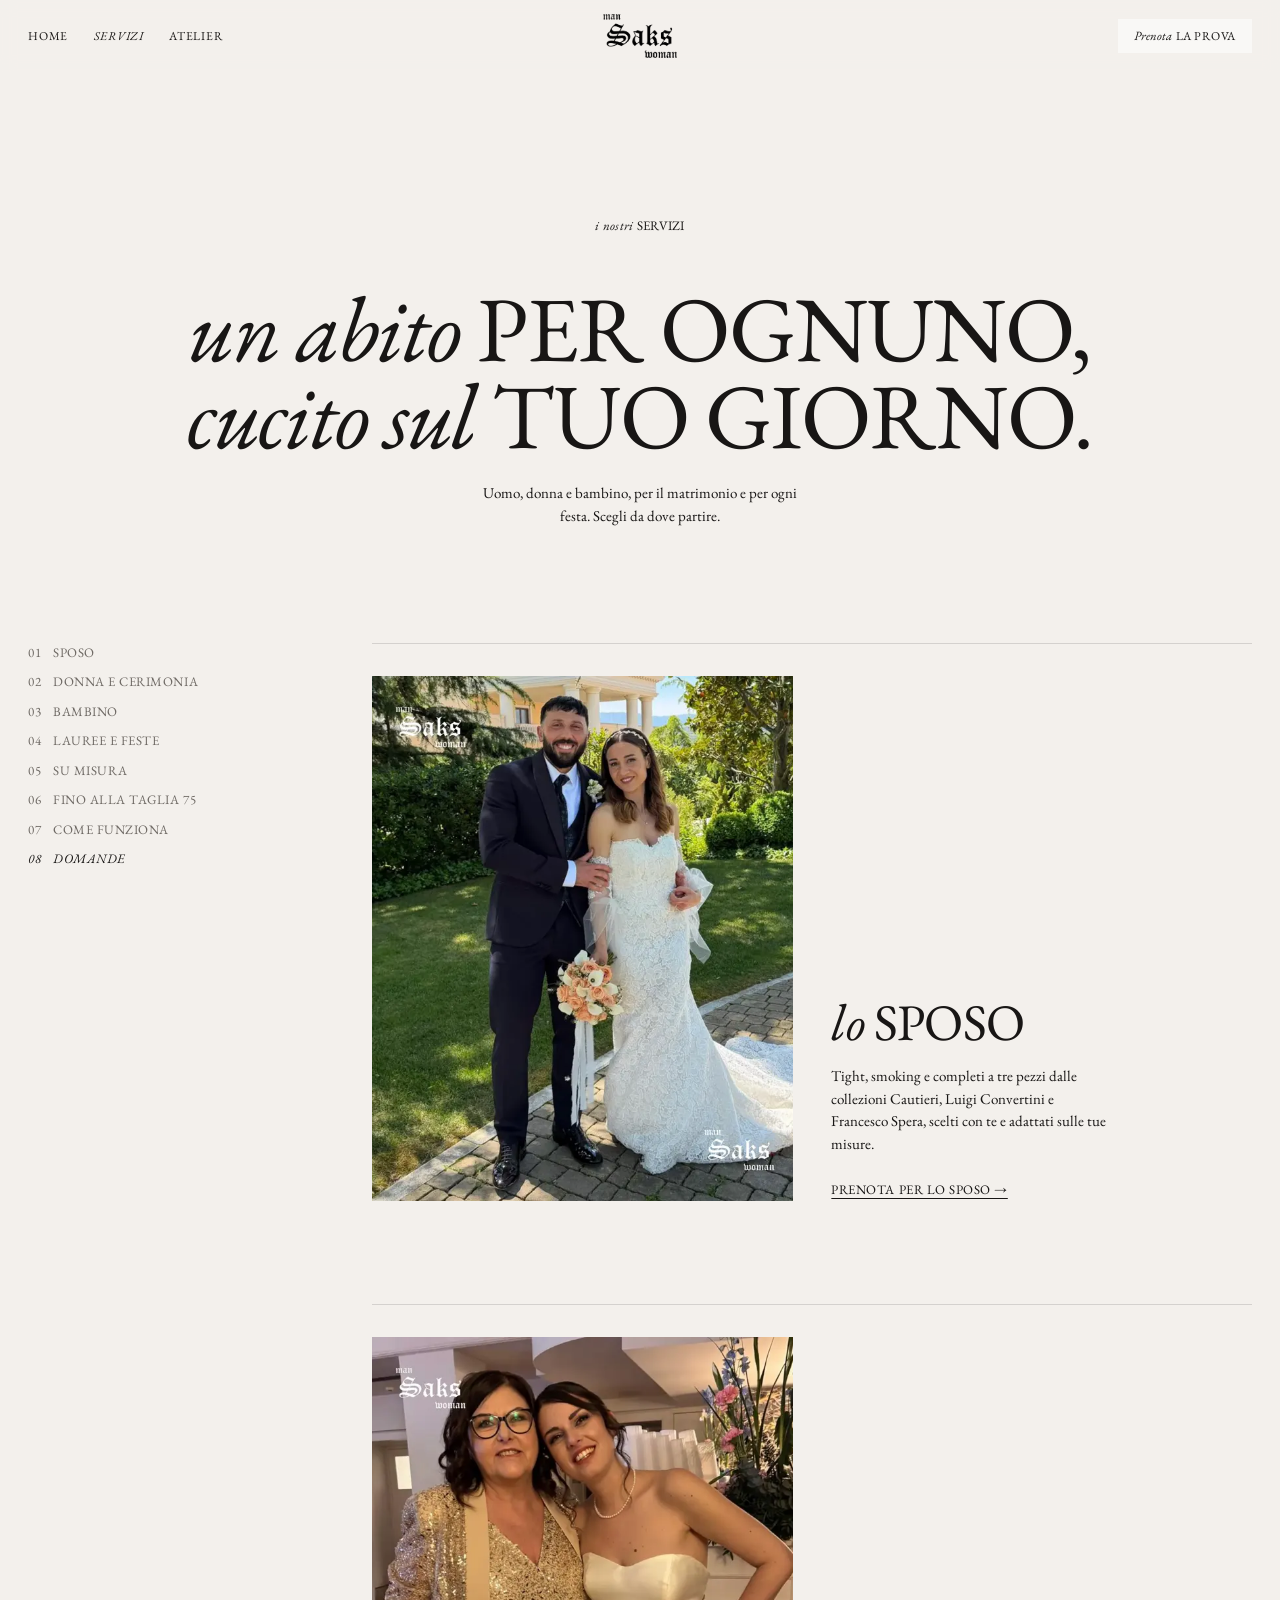
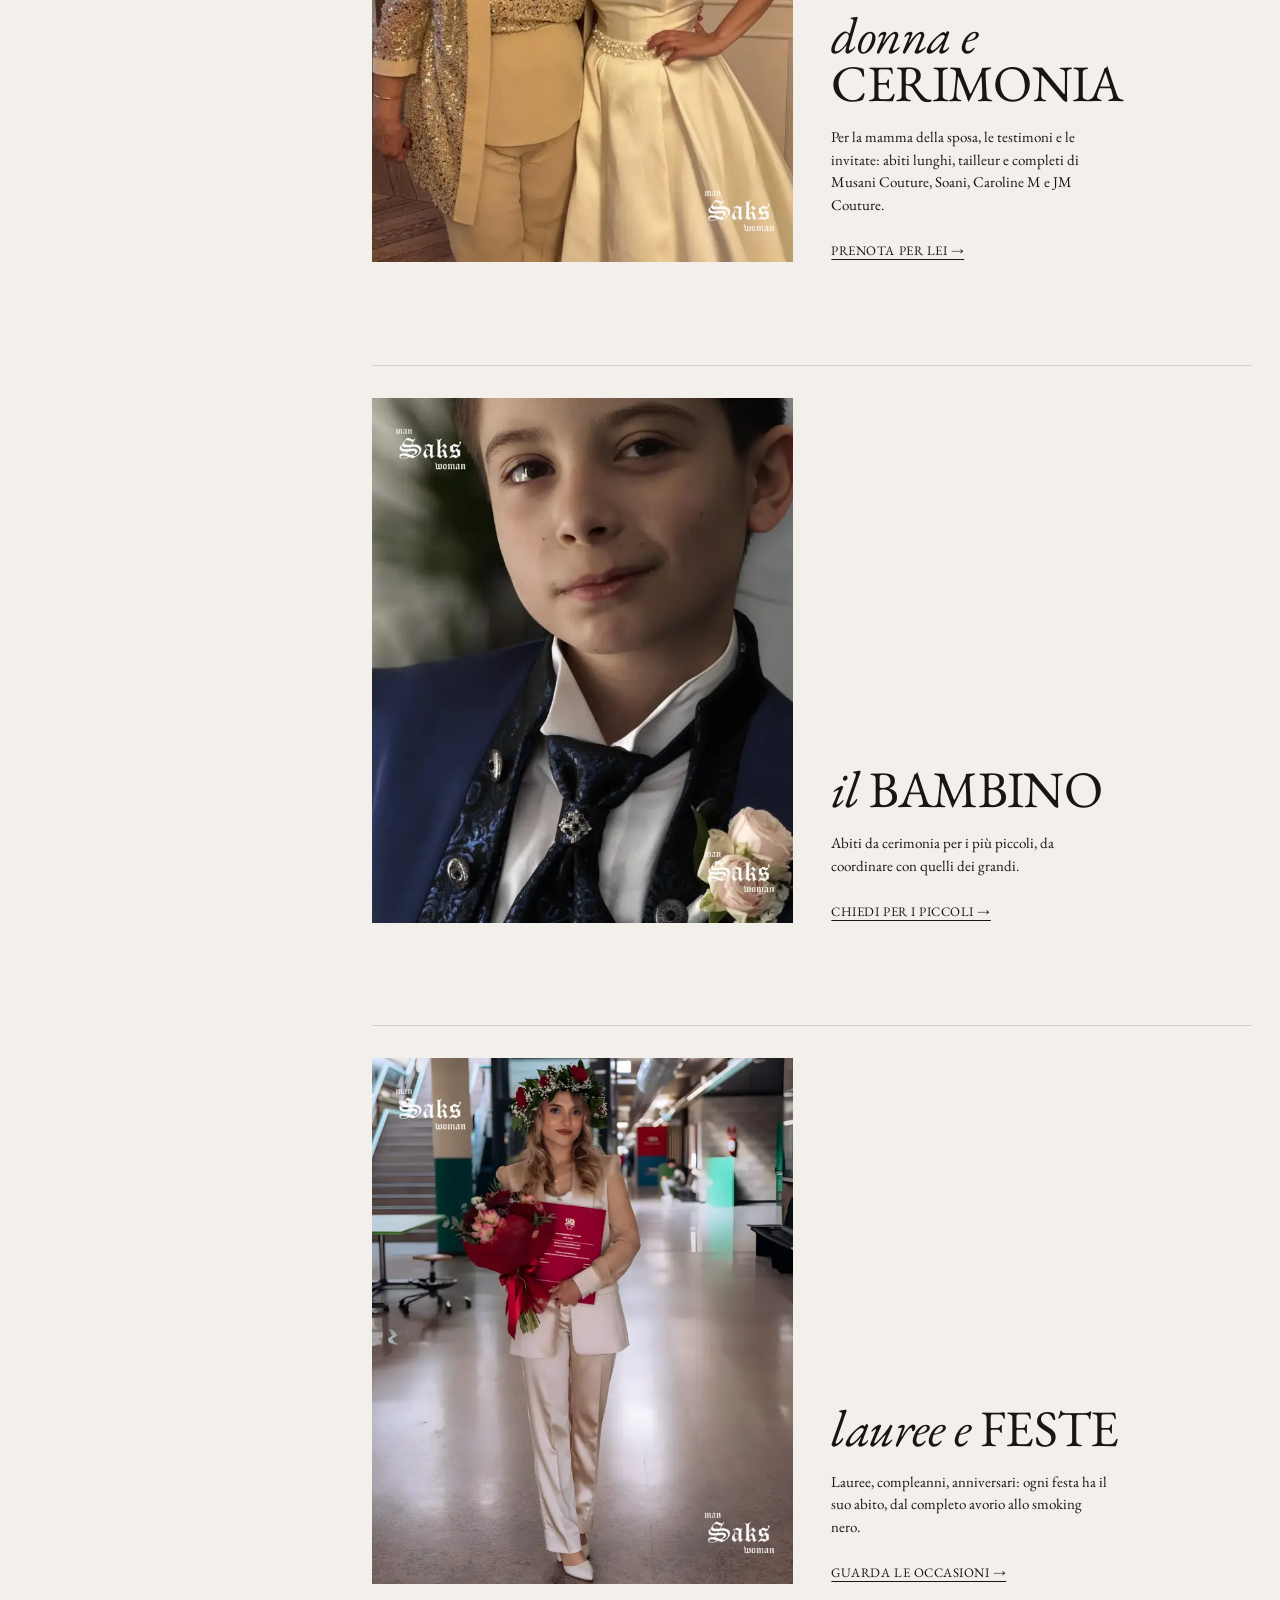
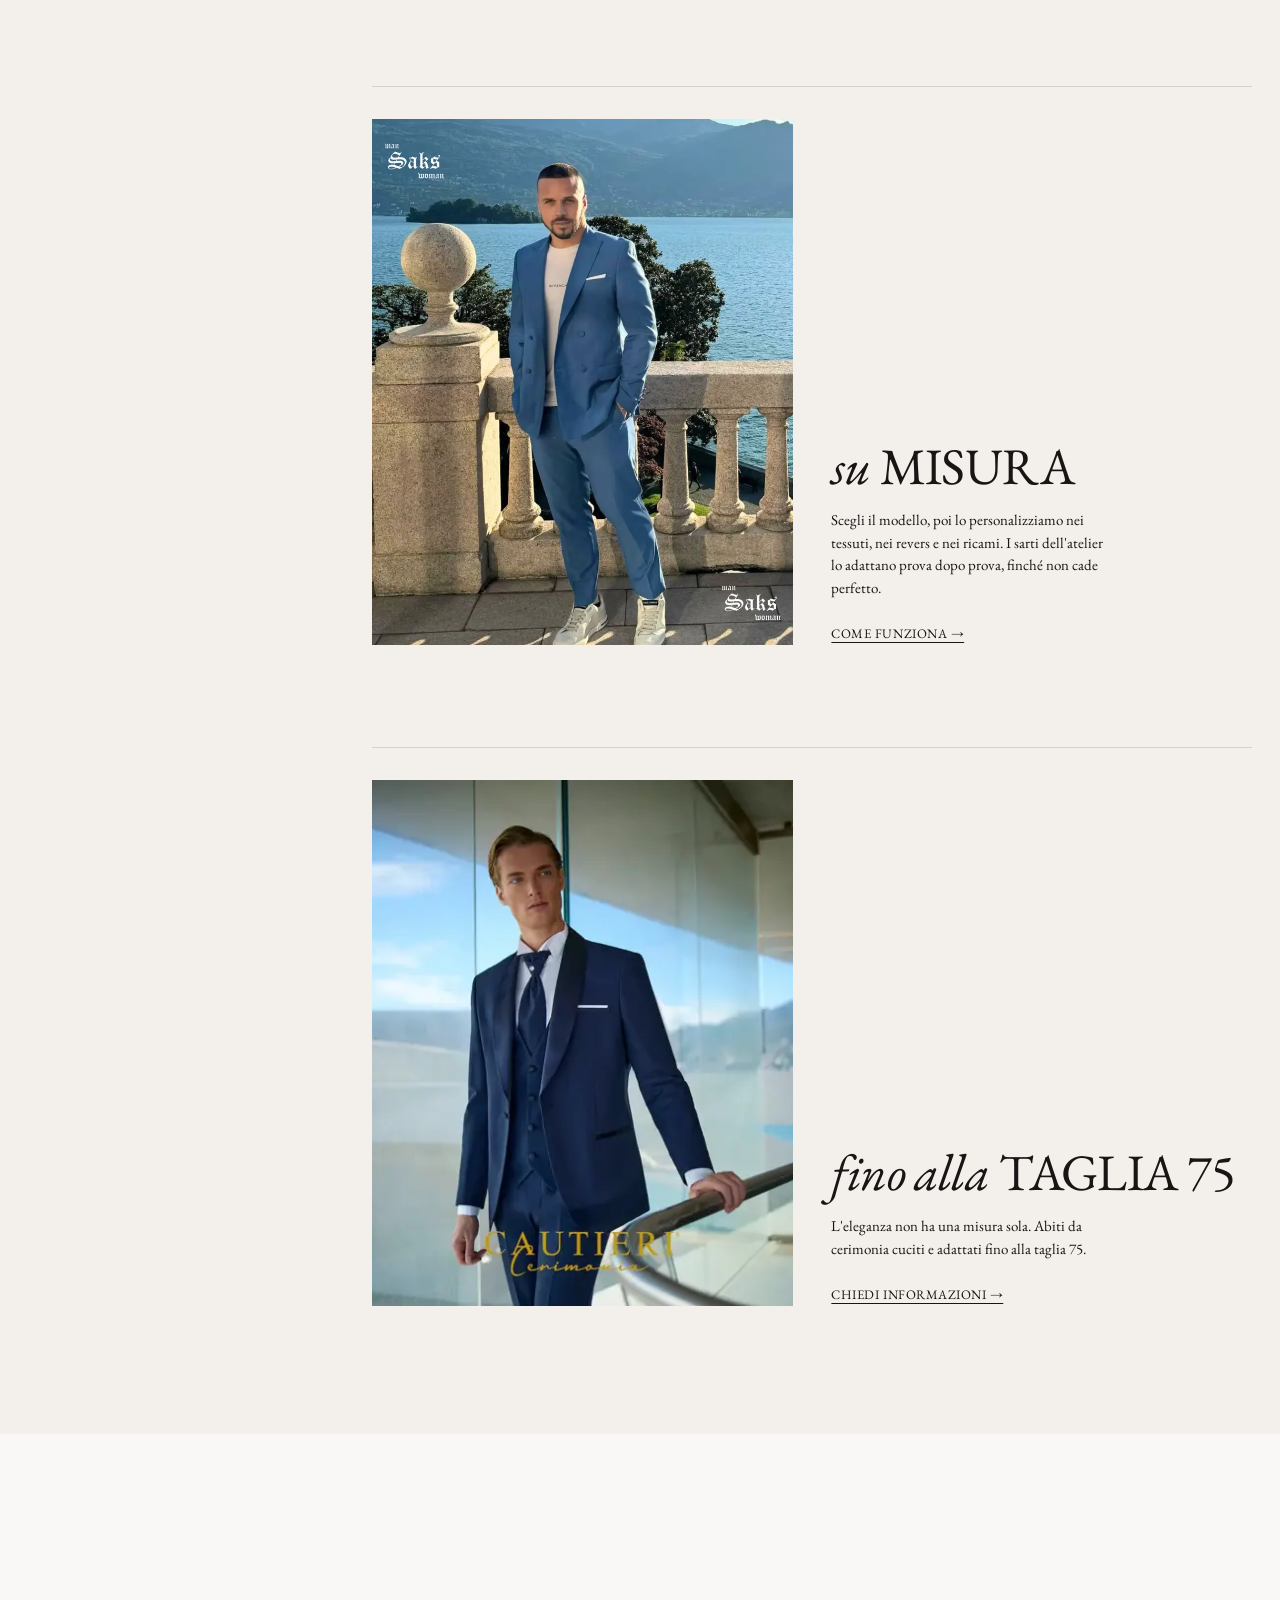
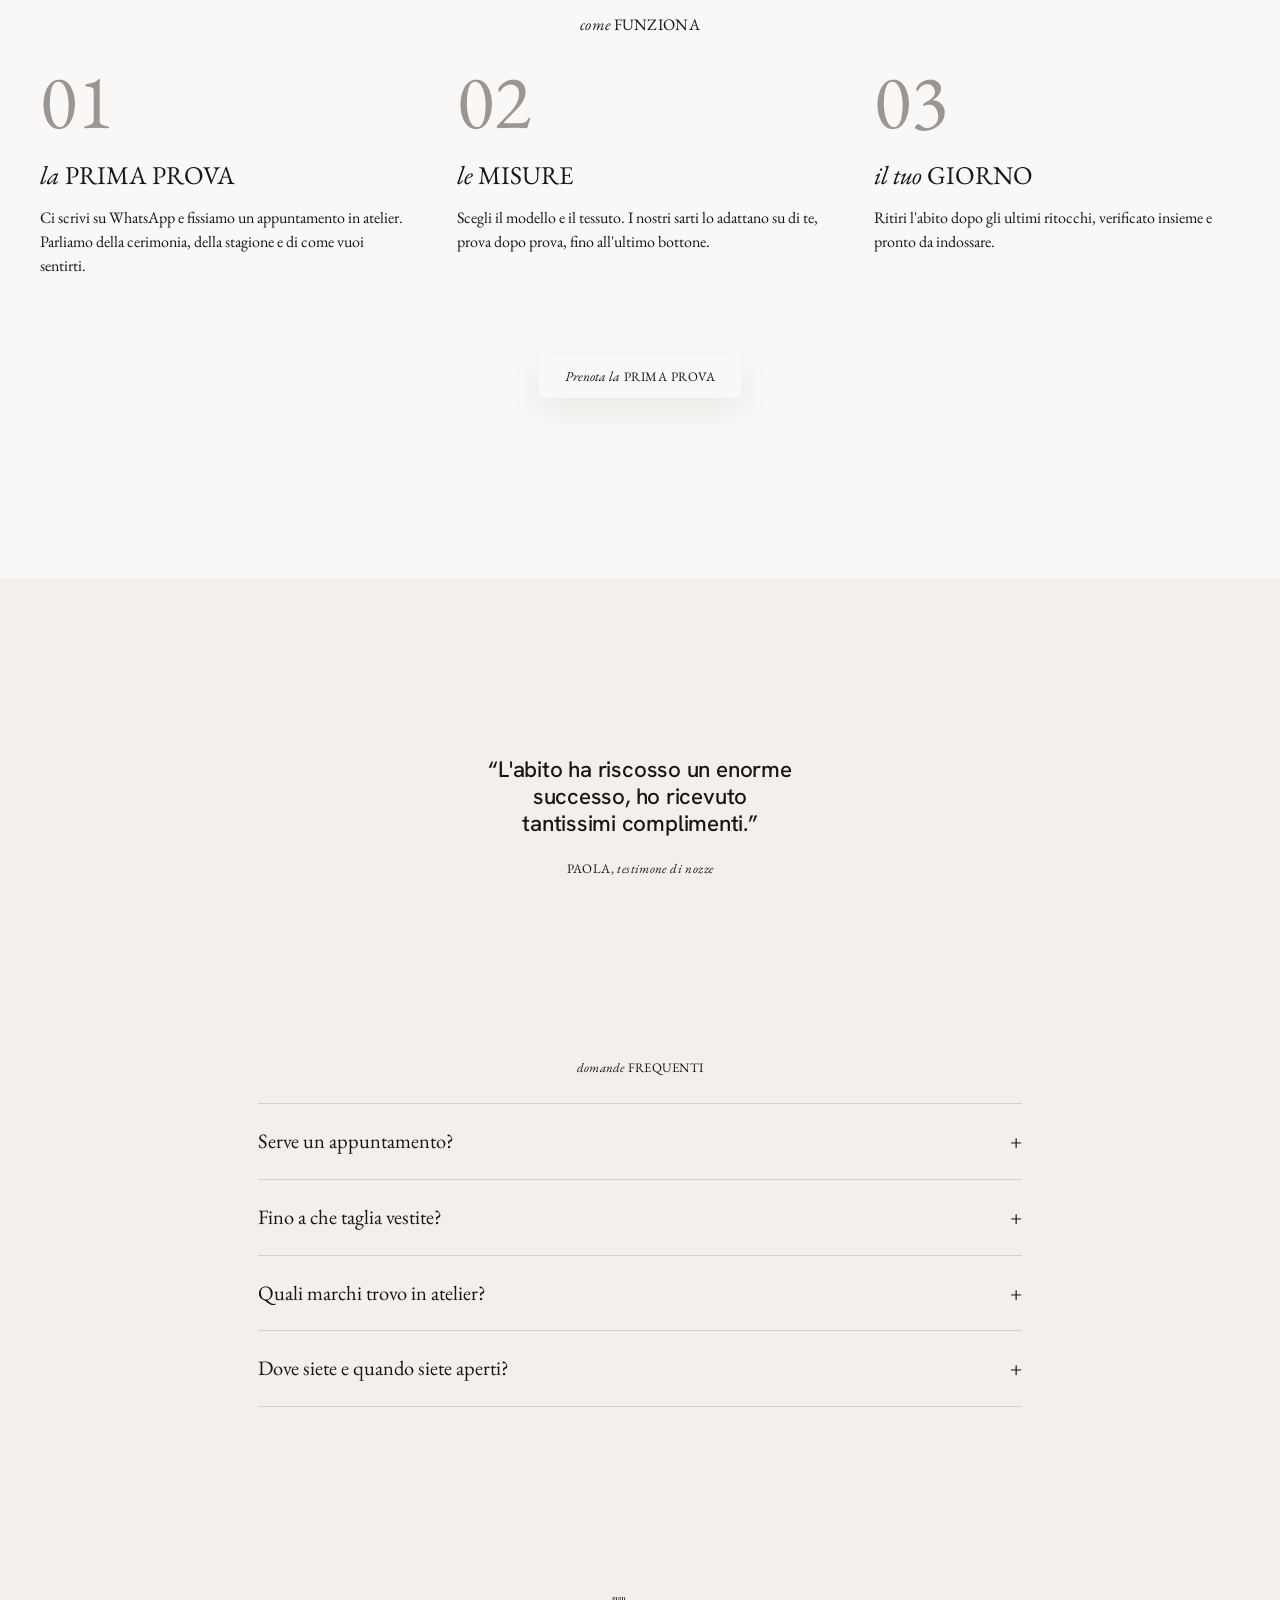
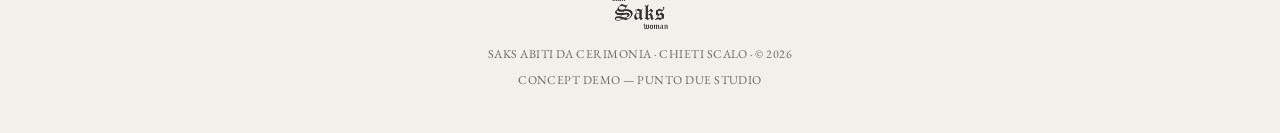
==== servizi.html @ cc068163 "Pagina Servizi con indice, percorso in 3 passi e FAQ; link Servizi nel menu; deep link alle sezioni " ====
<!doctype html>
<html lang="it">
<head>
  <meta charset="utf-8">
  <meta name="viewport" content="width=device-width, initial-scale=1">
  <title>Servizi — Saks Cerimonia, Chieti Scalo</title>
  <meta name="description" content="Abiti da sposo, donna e bambino, personalizzazione su misura e taglie fino alla 75: i servizi dell'atelier Saks Abiti da Cerimonia a Chieti Scalo.">
  <meta name="theme-color" content="#F3F0EC">
  <link rel="preconnect" href="https://fonts.googleapis.com">
  <link rel="preconnect" href="https://fonts.gstatic.com" crossorigin>
  <link href="https://fonts.googleapis.com/css2?family=EB+Garamond:ital,wght@0,400;0,500;1,400&family=Hanken+Grotesk:wght@400;500&display=swap" rel="stylesheet">
  <link rel="stylesheet" href="style.css">
</head>
<body>
  <a class="skip" href="#main">Vai al contenuto</a>

  <header class="nav nav--solid">
    <nav class="nav__links" aria-label="Principale">
      <a href="index.html" class="nav__keep">Home</a>
      <a href="servizi.html" aria-current="page">Servizi</a>
      <a href="index.html#atelier">Atelier</a>
    </nav>
    <a href="index.html" class="nav__logo" aria-label="Saks Cerimonia, home">
      <img src="assets/img/logo-white.png" alt="Saks — man woman" width="96" height="56">
    </a>
    <a class="btn btn--sm" href="https://wa.me/390871562682?text=Ciao%20Saks%2C%20vorrei%20prenotare%20una%20prova" target="_blank" rel="noopener"><em>Prenota</em> la prova</a>
  </header>

  <main id="main">
    <header class="srv-hero">
      <p class="eyebrow"><em>i nostri</em> servizi</p>
      <h1 class="display"><em>un abito</em> per ognuno,<br><em>cucito sul</em> tuo giorno.</h1>
      <p class="body">Uomo, donna e bambino, per il matrimonio e per ogni festa. Scegli da dove partire.</p>
    </header>

    <div class="srv">
      <nav class="srv__index" aria-label="Indice della pagina">
        <ol>
          <li><a href="#sposo">Sposo</a></li>
          <li><a href="#donna">Donna e cerimonia</a></li>
          <li><a href="#bambino">Bambino</a></li>
          <li><a href="#feste">Lauree e feste</a></li>
          <li><a href="#su-misura">Su misura</a></li>
          <li><a href="#taglie">Fino alla taglia 75</a></li>
          <li><a href="#come">Come funziona</a></li>
          <li><a href="#domande">Domande</a></li>
        </ol>
      </nav>

      <div class="srv__list">
        <article class="srv-item" id="sposo">
          <figure><img src="assets/img/sposo-cautieri-800.webp" alt="Sposo in abito Cautieri" loading="lazy" decoding="async"></figure>
          <div>
            <h2><em>lo</em> sposo</h2>
            <p>Tight, smoking e completi a tre pezzi dalle collezioni Cautieri, Luigi Convertini e Francesco Spera, scelti con te e adattati sulle tue misure.</p>
            <a href="https://wa.me/390871562682?text=Ciao%20Saks%2C%20vorrei%20prenotare%20una%20prova%20per%20l'abito%20da%20sposo" target="_blank" rel="noopener">Prenota per lo sposo →</a>
          </div>
        </article>
        <article class="srv-item" id="donna">
          <figure><img src="assets/img/mamma-musani-800.webp" alt="Mamma della sposa in Musani Couture" loading="lazy" decoding="async"></figure>
          <div>
            <h2><em>donna e</em> cerimonia</h2>
            <p>Per la mamma della sposa, le testimoni e le invitate: abiti lunghi, tailleur e completi di Musani Couture, Soani, Caroline M e JM Couture.</p>
            <a href="https://wa.me/390871562682?text=Ciao%20Saks%2C%20vorrei%20prenotare%20una%20prova%20per%20un%20abito%20da%20cerimonia%20donna" target="_blank" rel="noopener">Prenota per lei →</a>
          </div>
        </article>
        <article class="srv-item" id="bambino">
          <figure><img src="assets/img/bambino-800.webp" alt="Bambino in abito da cerimonia" loading="lazy" decoding="async"></figure>
          <div>
            <h2><em>il</em> bambino</h2>
            <p>Abiti da cerimonia per i più piccoli, da coordinare con quelli dei grandi.</p>
            <a href="https://wa.me/390871562682?text=Ciao%20Saks%2C%20vorrei%20informazioni%20sugli%20abiti%20da%20cerimonia%20bambino" target="_blank" rel="noopener">Chiedi per i piccoli →</a>
          </div>
        </article>
        <article class="srv-item" id="feste">
          <figure><img src="assets/img/laurea-800.webp" alt="Neolaureata in completo avorio" loading="lazy" decoding="async"></figure>
          <div>
            <h2><em>lauree e</em> feste</h2>
            <p>Lauree, compleanni, anniversari: ogni festa ha il suo abito, dal completo avorio allo smoking nero.</p>
            <a href="index.html#occasioni">Guarda le occasioni →</a>
          </div>
        </article>
        <article class="srv-item" id="su-misura">
          <figure><img src="assets/img/doppiopetto-800.webp" alt="Doppio petto azzurro cucito su misura" loading="lazy" decoding="async"></figure>
          <div>
            <h2><em>su</em> misura</h2>
            <p>Scegli il modello, poi lo personalizziamo nei tessuti, nei revers e nei ricami. I sarti dell'atelier lo adattano prova dopo prova, finché non cade perfetto.</p>
            <a href="#come">Come funziona →</a>
          </div>
        </article>
        <article class="srv-item" id="taglie">
          <figure><img src="assets/img/cautieri-7-800.webp" alt="Abito Cautieri blu notte con gilet" loading="lazy" decoding="async"></figure>
          <div>
            <h2><em>fino alla</em> taglia 75</h2>
            <p>L'eleganza non ha una misura sola. Abiti da cerimonia cuciti e adattati fino alla taglia 75.</p>
            <a href="https://wa.me/390871562682?text=Ciao%20Saks%2C%20vorrei%20informazioni%20sulle%20taglie%20comode" target="_blank" rel="noopener">Chiedi informazioni →</a>
          </div>
        </article>
      </div>
    </div>

    <section class="steps" id="come">
      <p class="eyebrow"><em>come</em> funziona</p>
      <ol>
        <li><span>01</span><h3><em>la</em> prima prova</h3><p>Ci scrivi su WhatsApp e fissiamo un appuntamento in atelier. Parliamo della cerimonia, della stagione e di come vuoi sentirti.</p></li>
        <li><span>02</span><h3><em>le</em> misure</h3><p>Scegli il modello e il tessuto. I nostri sarti lo adattano su di te, prova dopo prova, fino all'ultimo bottone.</p></li>
        <li><span>03</span><h3><em>il tuo</em> giorno</h3><p>Ritiri l'abito dopo gli ultimi ritocchi, verificato insieme e pronto da indossare.</p></li>
      </ol>
      <a class="btn" href="https://wa.me/390871562682?text=Ciao%20Saks%2C%20vorrei%20prenotare%20una%20prova" target="_blank" rel="noopener"><em>Prenota la</em> prima prova</a>
    </section>

    <blockquote class="srv-quote">
      <p class="lead">“L'abito ha riscosso un enorme successo, ho ricevuto tantissimi complimenti.”</p>
      <cite>Paola, <em>testimone di nozze</em></cite>
    </blockquote>

    <section class="faq" id="domande">
      <p class="eyebrow"><em>domande</em> frequenti</p>
      <details><summary>Serve un appuntamento?</summary><p>Sì, è consigliato: scrivici su WhatsApp al 0871 562682 e ti riserviamo il tempo per la prova.</p></details>
      <details><summary>Fino a che taglia vestite?</summary><p>Abiti da cerimonia fino alla taglia 75, adattati dai nostri sarti.</p></details>
      <details><summary>Quali marchi trovo in atelier?</summary><p>Tra gli altri Cautieri, Musani Couture, Luigi Convertini, Francesco Spera, Tiber, Impero, San Germano, Caroline M, La Martina, Gavioli, Soani, JM Couture, Luigi Auletta e Papillon.</p></details>
      <details><summary>Dove siete e quando siete aperti?</summary><p>Via Torquato Scaraviglia 16, Chieti Scalo. Lunedì 16:00–20:00, martedì–sabato 9:30–13:00 e 16:00–20:00, domenica chiuso.</p></details>
    </section>
  </main>

  <footer class="footer">
    <img src="assets/img/logo-white.png" alt="Saks" width="72" height="42" loading="lazy">
    <p>Saks Abiti da Cerimonia · Chieti Scalo · © 2026</p>
    <p>Concept demo — Punto Due Studio</p>
  </footer>

  <script>
    // underline the index entry for the section in view
    const links = [...document.querySelectorAll('.srv__index a')];
    const io = new IntersectionObserver((entries) => entries.forEach((e) => {
      if (e.isIntersecting) links.forEach((a) => a.classList.toggle('on', a.hash === '#' + e.target.id));
    }), { rootMargin: '-45% 0px -50% 0px' });
    links.forEach((a) => io.observe(document.querySelector(a.hash)));
  </script>
</body>
</html>
---- style.css ----
/* Saks Cerimonia — editorial, Vero-inspired: paper, ink, big caps serif with italic whispers */
:root {
  --bg: #F3F0EC;
  --paper: #F9F8F6;
  --ink: #181615;
  --mute: #6E6964;
  --line: rgba(24, 22, 21, .14);
  --stone: #9B9692;
  --serif: 'EB Garamond', Georgia, 'Times New Roman', serif;
  --sans: 'Hanken Grotesk', 'Helvetica Neue', Arial, sans-serif;
  --gut: clamp(16px, 2.2vw, 32px);
  --ease: cubic-bezier(.22, 1, .36, 1);
}
*, *::before, *::after { box-sizing: border-box; }
html { -webkit-text-size-adjust: 100%; }
html.lenis, html.lenis body { height: auto; }
.lenis.lenis-smooth { scroll-behavior: auto !important; }
body {
  margin: 0; background: var(--bg); color: var(--ink);
  font: 400 16px/1.5 var(--serif);
  -webkit-font-smoothing: antialiased; text-rendering: optimizeLegibility;
  overflow-x: clip;
}
img { display: block; max-width: 100%; }
figure { margin: 0; overflow: hidden; background: #dcd7d1; }
figure img { width: 100%; height: 100%; object-fit: cover; object-position: 50% 15%; }
a { color: inherit; }
em { font-style: italic; text-transform: none; }
p { margin: 0; }
h1, h2, h3 { margin: 0; font-weight: 400; }
::selection { background: var(--ink); color: var(--bg); }
.skip { position: absolute; left: -999px; top: 8px; z-index: 100; background: var(--ink); color: var(--bg); padding: 8px 12px; }
.skip:focus { left: 8px; }
:focus-visible { outline: 1px solid var(--ink); outline-offset: 3px; }

/* ---------- type ---------- */
.display {
  font-size: clamp(2.5rem, 7.2vw, 7.6rem); line-height: .94; letter-spacing: -.012em;
  text-transform: uppercase; text-align: center;
}
.display em { letter-spacing: -.02em; }
.line { display: block; overflow: hidden; padding-bottom: .06em; margin-bottom: -.06em; }
.line > span { display: inline-block; }
.eyebrow { font-size: 13px; letter-spacing: .02em; text-transform: uppercase; text-align: center; margin-bottom: clamp(18px, 2vw, 28px); }
.lead { font: 500 clamp(1.2rem, 1.75vw, 1.65rem)/1.2 var(--sans); letter-spacing: -.01em; text-align: center; }
.body { font-size: clamp(15px, 1.05vw, 17px); line-height: 1.5; text-align: center; max-width: 46ch; margin-inline: auto; }

.btn {
  display: inline-flex; align-items: center; gap: .3em; padding: 15px 26px;
  background: var(--paper); color: var(--ink); text-decoration: none;
  font: 400 13px/1 var(--serif); letter-spacing: .04em; text-transform: uppercase;
  box-shadow: 0 12px 34px rgba(24, 22, 21, .07);
  transition: box-shadow .5s var(--ease), transform .5s var(--ease);
}
.btn em { letter-spacing: 0; font-size: 1.05em; }
.btn:hover { box-shadow: 0 18px 44px rgba(24, 22, 21, .13); transform: translateY(-2px); }
.btn--sm { padding: 11px 16px; font-size: 12px; box-shadow: none; }

/* ---------- nav ---------- */
.nav {
  position: fixed; inset: 0 0 auto; z-index: 50; height: 72px; padding: 0 var(--gut);
  display: grid; grid-template-columns: 1fr auto 1fr; align-items: center;
  transition: transform .6s var(--ease), color .4s;
}
.nav--hidden { transform: translateY(-100%); }
.nav__links { display: flex; gap: clamp(14px, 2vw, 30px); }
.nav__links a { font-size: 12px; letter-spacing: .06em; text-transform: uppercase; text-decoration: none; }
.nav__links a:hover { font-style: italic; }
.nav__logo img { width: 74px; height: auto; filter: brightness(0); transition: filter .4s; }
.nav .btn { justify-self: end; }
.nav--light { color: #fff; }
.nav--light .nav__logo img { filter: none; }
.nav--light .btn { background: rgba(255, 255, 255, .92); }

/* ---------- 1 · hero ---------- */
.hero__pin { position: relative; height: 100svh; overflow: hidden; }
.hero__title { position: absolute; inset: 15svh 0 auto; z-index: 1; }
.hero__title { font-size: clamp(2.6rem, 8.4vw, 8.8rem); line-height: .92; letter-spacing: -.012em; text-transform: uppercase; text-align: center; }
.grow { /* --p: 0 = small framed photo, 1 = fills the pinned viewport (tweened by GSAP) */
  --p: 0; position: absolute; z-index: 2; contain: strict;
  left: calc((50% - var(--w) / 2) * (1 - var(--p))); top: calc(var(--y) * (1 - var(--p)));
  width: calc(var(--w) + (100% - var(--w)) * var(--p)); height: calc(var(--h) + (100% - var(--h)) * var(--p));
}
.hero__media { --w: clamp(150px, 15vw, 240px); --h: calc(var(--w) * 1.25); --y: 54svh; }
.hero__media img { object-position: 50% 20%; }
.hero__tail {
  position: absolute; inset: auto var(--gut) clamp(28px, 6svh, 64px); z-index: 3; color: #fff; pointer-events: none;
  font-size: clamp(2.2rem, 6.4vw, 6.6rem); line-height: .95; text-transform: uppercase; letter-spacing: -.012em;
  text-shadow: 0 2px 30px rgba(0, 0, 0, .18);
}
.hero__r { text-align: right; }
.js .hero__tail p { opacity: 0; }

/* ---------- 2 · intro ---------- */
.intro { padding: clamp(110px, 22vh, 220px) var(--gut); display: grid; justify-items: center; gap: 22px; }
.intro .lead { max-width: 21ch; }
.intro .btn { margin-top: 14px; }

/* ---------- 3 · essenza ---------- */
.essenza__pin { position: relative; height: 100svh; overflow: hidden; display: grid; align-content: start; padding-top: 17svh; }
.essenza__media { --w: clamp(110px, 10vw, 170px); --h: var(--w); --y: 62svh; }
.essenza__media img { object-position: 50% 8%; }

/* ---------- 4 · process ---------- */
.process__pin { position: relative; height: 100svh; overflow: hidden; }
.process__bands { position: absolute; inset: 0; }
.band { position: absolute; height: clamp(120px, 20svh, 220px); top: 100%; }
.band.b1 { left: 13vw; right: 0; }
.band.b2 { left: 26vw; right: 0; }
.band.b3 { left: 0; right: 22vw; }
.band img { object-position: 50% 22%; }
.process__panel {
  position: absolute; inset: 0; background: linear-gradient(to bottom, #e4ded7 0%, #b3aaa1 55%, #7d736a 100%);
  display: grid; place-items: center;
}
.shot { position: absolute; left: 50%; top: 46%; width: clamp(220px, 26vw, 400px); aspect-ratio: 4 / 5; translate: -50% -50%; background: transparent; box-shadow: 0 30px 60px rgba(24, 22, 21, .22); }
.shot img { object-position: 50% 20%; }
.process__dots { position: absolute; left: var(--gut); top: 50%; translate: 0 -50%; margin: 0; padding: 0; list-style: none; display: grid; gap: 10px; }
.process__dots li { width: 6px; height: 6px; rotate: 45deg; background: rgba(255, 255, 255, .5); transition: background .4s, scale .4s; }
.process__dots li.on { background: #fff; scale: 1.4; }
.process__line {
  position: absolute; left: 0; bottom: clamp(26px, 6svh, 60px); white-space: nowrap; color: #fff;
  font-size: clamp(2.2rem, 5.6vw, 5.8rem); line-height: 1; text-transform: uppercase; letter-spacing: -.012em;
  will-change: transform;
}
.process__line .w { opacity: .38; transition: opacity .5s; padding-right: .3em; }
.process__line .w.on { opacity: 1; }

/* ---------- 5 · editorial ---------- */
.sec-head { padding: clamp(120px, 20vh, 200px) var(--gut) clamp(40px, 6vw, 80px); }
.ed-grid { display: grid; grid-template-columns: repeat(12, 1fr); column-gap: 10px; row-gap: clamp(60px, 9vw, 140px); padding: 0 var(--gut) clamp(80px, 12vw, 180px); align-items: start; }
.ed-a { grid-column: 1 / 7; grid-row: 1 / 6; aspect-ratio: 3 / 4; position: sticky; top: 11svh; }
.ed-b { grid-column: 7 / 10; grid-row: 1; aspect-ratio: 5 / 7; }
.ed-c { grid-column: 10 / 13; grid-row: 1; aspect-ratio: 5 / 7; }
.ed-text { grid-column: 7 / 13; grid-row: 2; display: grid; gap: 22px; justify-items: center; }
.ed-text .lead { max-width: 20ch; }
.ed-cta { grid-column: 7 / 13; grid-row: 3; display: grid; justify-items: center; gap: 22px; }
.ed-mini { width: clamp(90px, 8vw, 130px); aspect-ratio: 5 / 7; }
.ed-d { grid-column: 7 / 10; grid-row: 4; aspect-ratio: 5 / 7; }
.ed-e { grid-column: 10 / 13; grid-row: 4; aspect-ratio: 5 / 7; }
.ed-quote { grid-column: 7 / 13; grid-row: 5; margin: 0; display: grid; gap: 22px; justify-items: center; }
.ed-quote .lead { max-width: 19ch; }
.ed-quote cite { font-style: normal; font-size: 13px; text-transform: uppercase; letter-spacing: .03em; text-align: center; }

/* ---------- 6 · occasioni ---------- */
.gallery { list-style: none; margin: 0; padding: clamp(20px, 4vw, 60px) var(--gut) clamp(60px, 8vw, 120px); display: grid; grid-template-columns: repeat(5, 1fr); column-gap: clamp(10px, 1.4vw, 20px); row-gap: clamp(40px, 5vw, 80px); counter-reset: occ; }
.gallery li { display: grid; align-content: start; gap: 12px; counter-increment: occ; }
.gallery li:nth-child(5n + 2), .gallery li:nth-child(5n + 4) { margin-top: clamp(40px, 7vw, 120px); }
.gallery figure { width: 100%; aspect-ratio: 4 / 5; }
.gallery figure img { transition: transform 1.2s var(--ease); }
.gallery li:hover img { transform: scale(1.06); }
.gallery span { font-size: 12px; text-transform: uppercase; letter-spacing: .04em; border-top: 1px solid var(--line); padding-top: 10px; }
.gallery span::after { content: counter(occ, decimal-leading-zero); float: right; color: var(--mute); }
.marquee { overflow: hidden; padding: clamp(28px, 4vw, 56px) 0; border-block: 1px solid var(--line); }
.marquee__track { display: flex; width: max-content; will-change: transform; }
.marquee__track > div { display: flex; }
.marquee span { padding-right: clamp(36px, 5vw, 80px); font-size: clamp(2rem, 5vw, 5rem); line-height: 1; text-transform: uppercase; letter-spacing: -.01em; white-space: nowrap; }
.marquee span:nth-child(even) { font-style: italic; text-transform: none; color: var(--mute); }

/* ---------- 7 · poem ---------- */
.poem { position: relative; padding: clamp(140px, 22vh, 240px) 0 clamp(80px, 12vh, 140px); overflow: hidden; }
.poem__text { font-size: clamp(2.6rem, 9vw, 9.4rem); line-height: .9; text-transform: uppercase; letter-spacing: -.015em; text-align: center; }
.pl { display: flex; justify-content: center; white-space: nowrap; }
.pl > span { display: inline-block; }
.pl--split { display: grid; grid-template-columns: 1fr 1fr; column-gap: clamp(90px, 11vw, 180px); } /* gap stays centred for the medallion */
.pl--split > span:first-child { justify-self: end; }
.pl--split > span:last-child { justify-self: start; }
.coin { position: absolute; left: 50%; top: 0; width: clamp(56px, 6vw, 90px); aspect-ratio: 1; margin-left: calc(clamp(56px, 6vw, 90px) / -2); transform-style: preserve-3d; z-index: 2; }
.coin__face {
  position: absolute; inset: 0; border-radius: 50%; backface-visibility: hidden; display: grid; place-items: center;
  background: radial-gradient(circle at 35% 30%, #8d8883 0%, #3b3835 45%, #141312 100%);
  box-shadow: inset 0 0 0 3px rgba(255, 255, 255, .12), inset 0 -6px 12px rgba(0, 0, 0, .5), 0 18px 30px rgba(0, 0, 0, .18);
  color: rgba(255, 255, 255, .7); font: italic 400 clamp(1.4rem, 2.4vw, 2.4rem)/1 var(--serif);
}
.coin__back { transform: rotateY(180deg); font-style: normal; font-size: clamp(1rem, 1.6vw, 1.5rem); }

/* ---------- 8 · atelier ---------- */
.atelier { padding: clamp(100px, 16vh, 180px) var(--gut) clamp(80px, 10vh, 120px); display: grid; justify-items: center; }
.atelier .display { margin-bottom: 40px; }
.atelier__info { width: 100%; max-width: 1100px; margin-top: clamp(80px, 10vw, 140px); padding-top: 36px; border-top: 1px solid var(--line); display: grid; grid-template-columns: repeat(3, 1fr); gap: 32px; text-align: center; }
.atelier__info h3 { font-size: 13px; text-transform: uppercase; letter-spacing: .03em; margin-bottom: 12px; }
.atelier__info p, .atelier__info a { font-size: 15px; line-height: 1.6; }
.atelier__info a { text-underline-offset: 3px; }

.footer { padding: 36px var(--gut) 44px; display: grid; justify-items: center; gap: 8px; font-size: 12px; text-transform: uppercase; letter-spacing: .04em; color: var(--mute); }
.footer img { width: 56px; height: auto; filter: brightness(0); opacity: .8; margin-bottom: 8px; }

/* ---------- servizi.html ---------- */
.nav--solid { background: color-mix(in srgb, var(--bg) 92%, transparent); backdrop-filter: blur(8px); }
.nav__links a[aria-current="page"] { font-style: italic; }
.srv-hero { padding: clamp(140px, 24vh, 240px) var(--gut) clamp(60px, 9vw, 120px); display: grid; justify-items: center; gap: 24px; }
.srv { display: grid; grid-template-columns: minmax(180px, 1fr) 3fr; gap: clamp(24px, 4vw, 64px); padding: 0 var(--gut); }
.srv__index { position: sticky; top: 110px; align-self: start; }
.srv__index ol { list-style: none; margin: 0; padding: 0; display: grid; gap: 10px; counter-reset: idx; }
.srv__index li { counter-increment: idx; }
.srv__index a { display: flex; gap: 12px; font-size: 13px; text-transform: uppercase; letter-spacing: .04em; text-decoration: none; color: var(--mute); transition: color .3s; }
.srv__index a::before { content: counter(idx, decimal-leading-zero); }
.srv__index a:hover, .srv__index a.on { color: var(--ink); font-style: italic; }
.srv__list { display: grid; gap: clamp(60px, 8vw, 120px); padding-bottom: clamp(80px, 10vw, 140px); }
.srv-item { display: grid; grid-template-columns: 1fr 1fr; gap: clamp(20px, 3vw, 48px); align-items: end; scroll-margin-top: 100px; border-top: 1px solid var(--line); padding-top: clamp(20px, 2.5vw, 32px); }
.srv-item figure { aspect-ratio: 4 / 5; }
.srv-item h2 { font-size: clamp(2rem, 4vw, 3.8rem); line-height: .95; text-transform: uppercase; letter-spacing: -.012em; margin-bottom: 18px; }
.srv-item p { font-size: clamp(15px, 1.1vw, 18px); line-height: 1.5; max-width: 40ch; margin-bottom: 22px; }
.srv-item a { font-size: 13px; text-transform: uppercase; letter-spacing: .04em; text-underline-offset: 4px; }
.steps { padding: clamp(100px, 14vw, 180px) var(--gut); background: var(--paper); display: grid; justify-items: center; scroll-margin-top: 72px; }
.steps ol { list-style: none; margin: 0 0 clamp(50px, 6vw, 80px); padding: 0; display: grid; grid-template-columns: repeat(3, 1fr); gap: clamp(24px, 4vw, 64px); max-width: 1200px; }
.steps span { display: block; font-size: clamp(3rem, 6vw, 5.5rem); line-height: 1; color: var(--stone); margin-bottom: 16px; }
.steps h3 { font-size: clamp(1.4rem, 2vw, 2rem); text-transform: uppercase; margin-bottom: 12px; }
.steps p { font-size: 16px; line-height: 1.5; }
.srv-quote { margin: 0; padding: clamp(100px, 14vw, 180px) var(--gut); display: grid; justify-items: center; gap: 22px; }
.srv-quote .lead { max-width: 24ch; }
.srv-quote cite { font-style: normal; font-size: 13px; text-transform: uppercase; letter-spacing: .03em; }
.faq { max-width: 820px; margin: 0 auto; padding: 0 var(--gut) clamp(100px, 12vw, 160px); scroll-margin-top: 100px; }
.faq details { border-top: 1px solid var(--line); }
.faq details:last-child { border-bottom: 1px solid var(--line); }
.faq summary { cursor: pointer; list-style: none; padding: 22px 0; display: flex; justify-content: space-between; gap: 16px; font-size: clamp(1.15rem, 1.6vw, 1.5rem); }
.faq summary::-webkit-details-marker { display: none; }
.faq summary::after { content: '+'; transition: rotate .3s var(--ease); }
.faq details[open] summary::after { rotate: 45deg; }
.faq details p { padding: 0 0 22px; font-size: 16px; line-height: 1.55; max-width: 60ch; color: var(--mute); }

/* ---------- initial reveal states (only when JS animates) ---------- */
.js [data-reveal] { opacity: 0; transform: translateY(24px); }
.js [data-lines] .line > span, .js .hero__title .line > span { transform: translateY(105%); }
.js [data-slice] { clip-path: inset(100% 0 0 0); }

/* ---------- mobile ---------- */
@media (max-width: 860px) {
  .nav { height: 60px; grid-template-columns: auto 1fr auto; }
  .nav__links { grid-column: 2; grid-row: 1; justify-self: end; }
  .nav__links a:not(.nav__keep) { display: none; }
  .nav__logo { grid-column: 1; grid-row: 1; }
  .nav .btn { grid-row: 1; margin-left: 14px; }
  .srv { grid-template-columns: 1fr; }
  .srv__index { position: static; }
  .srv__index ol { grid-template-columns: 1fr 1fr; column-gap: 16px; }
  .srv-item { grid-template-columns: 1fr; }
  .steps ol { grid-template-columns: 1fr; }
  .nav__logo img { width: 58px; }
  .nav .btn { grid-column: 3; }
  .hero__title { inset: 17svh 0 auto; font-size: 11vw; }
  .hero__media { --w: 44vw; --y: 50svh; }
  .hero__tail { font-size: clamp(1.9rem, 9.5vw, 3rem); }
  .essenza__pin { padding-top: 16svh; }
  .essenza__media { --w: 34vw; --y: 60svh; }
  .display { font-size: clamp(2.2rem, 10.6vw, 3.6rem); }
  .band { height: 15svh; }
  .band.b1 { left: 8vw; } .band.b2 { left: 30vw; } .band.b3 { right: 12vw; }
  .shot { width: 62vw; top: 42%; }
  .process__line { font-size: clamp(2rem, 10vw, 3rem); }
  .ed-grid { grid-template-columns: 1fr 1fr; row-gap: 56px; }
  .ed-a { grid-column: 1 / -1; grid-row: auto; position: static; aspect-ratio: 4 / 5; }
  .ed-b, .ed-d { grid-column: 1; grid-row: auto; }
  .ed-c, .ed-e { grid-column: 2; grid-row: auto; }
  .ed-text, .ed-cta, .ed-quote { grid-column: 1 / -1; grid-row: auto; }
  .gallery { grid-template-columns: 1fr 1fr; }
  .gallery li:nth-child(n) { margin-top: 0; }
  .gallery li:nth-child(even) { margin-top: 48px; }
  .poem__text { font-size: 9.2vw; }
  .pl--split { column-gap: 17vw; }
  .coin { width: 48px; margin-left: -24px; }
  .atelier__info { grid-template-columns: 1fr; gap: 28px; }
}

@media (prefers-reduced-motion: reduce) {
  .js [data-reveal], .js [data-lines] .line > span, .js .hero__title .line > span { opacity: 1; transform: none; }
  .js [data-slice] { clip-path: none; }
  .js .hero__tail p { opacity: 1; }
}
@media (prefers-reduced-motion: reduce) {
  .hero__tail { color: var(--ink); text-shadow: none; position: static; padding: 40px var(--gut); }
  .process__bands, .shot:not(:first-of-type) { display: none; }
}
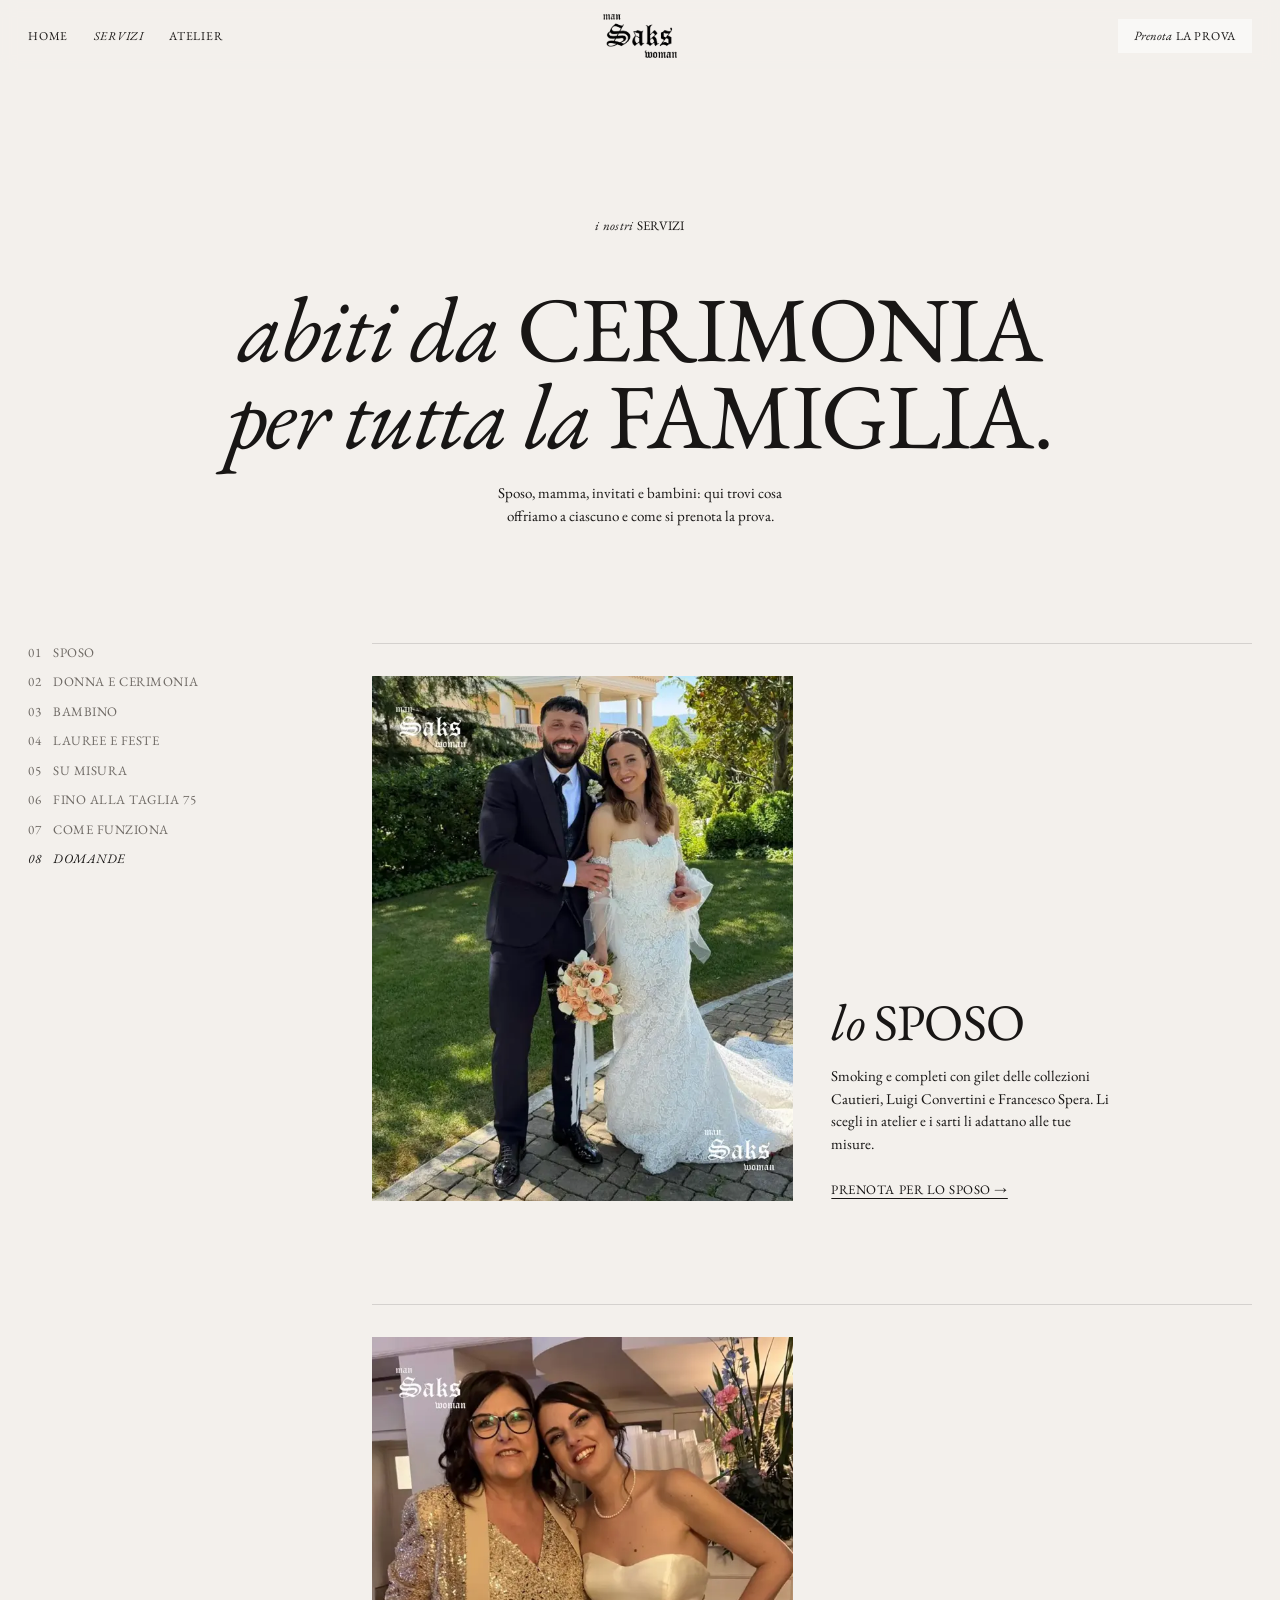
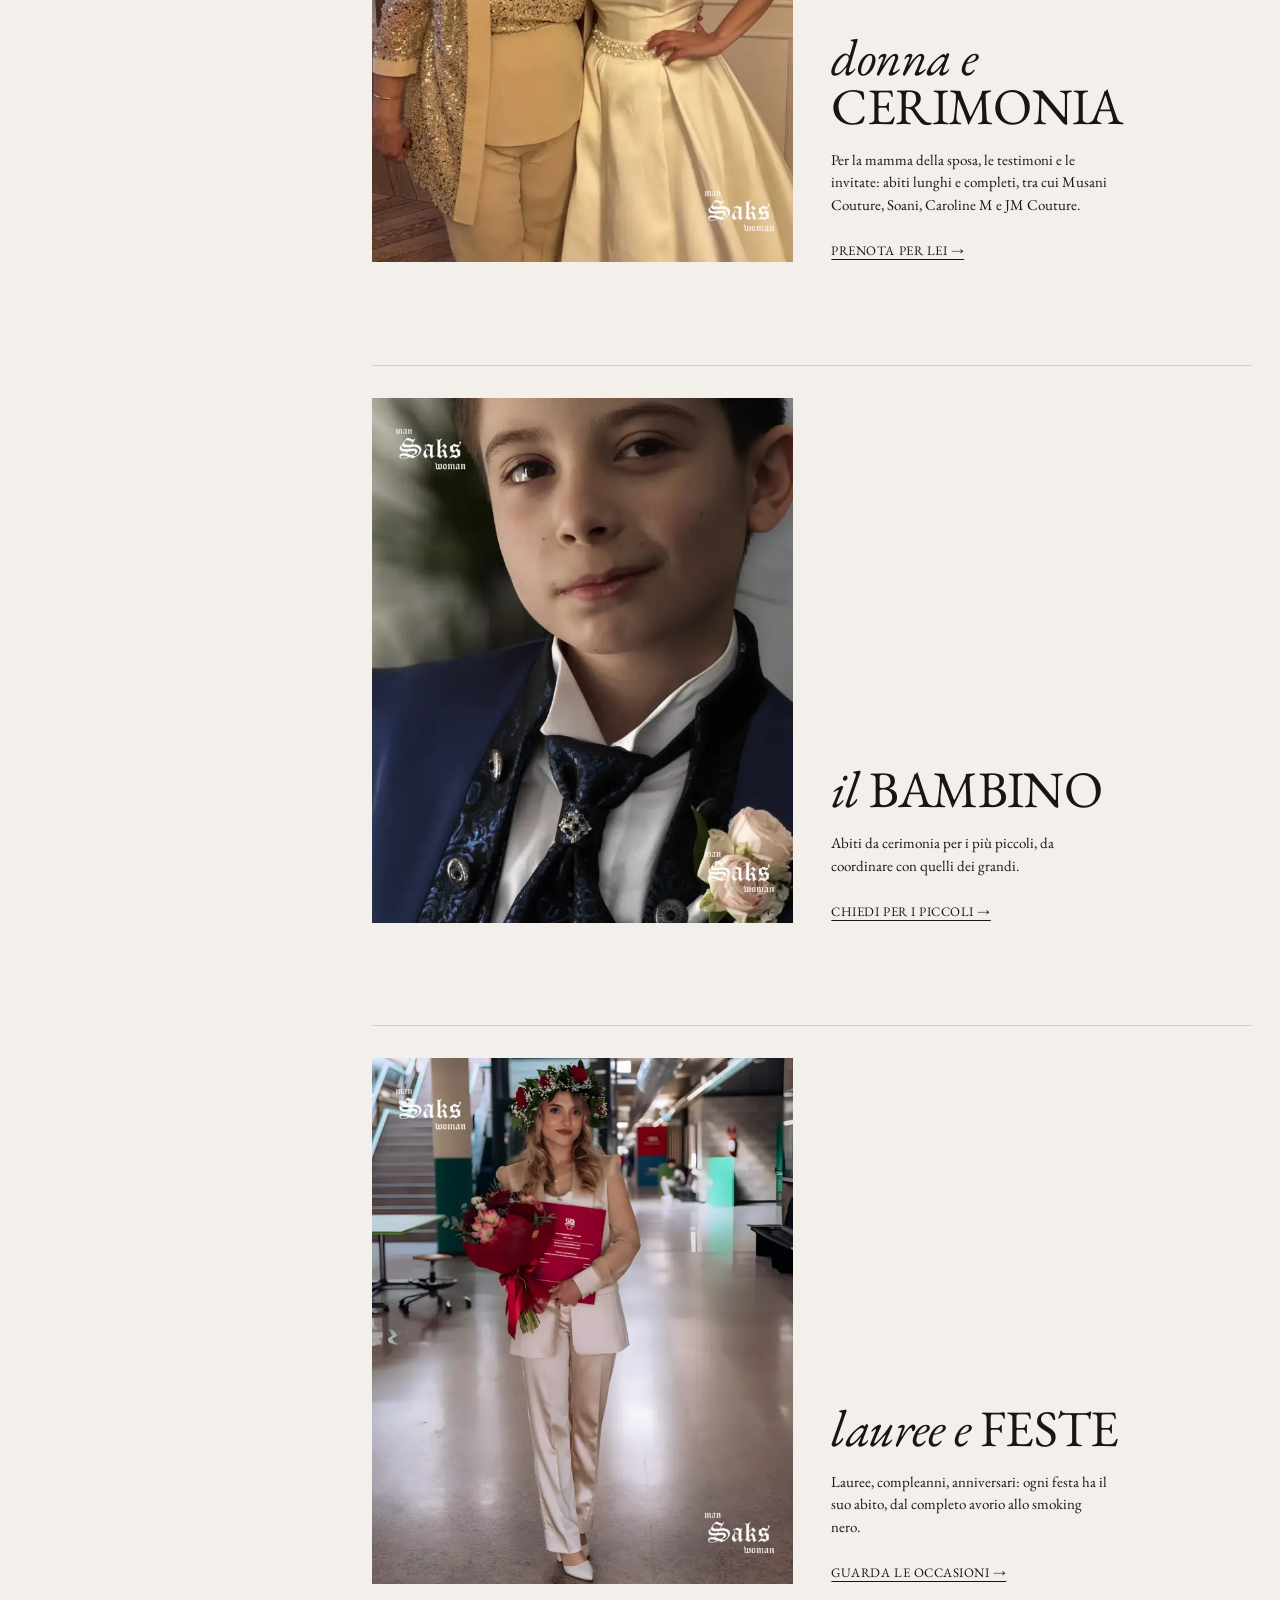
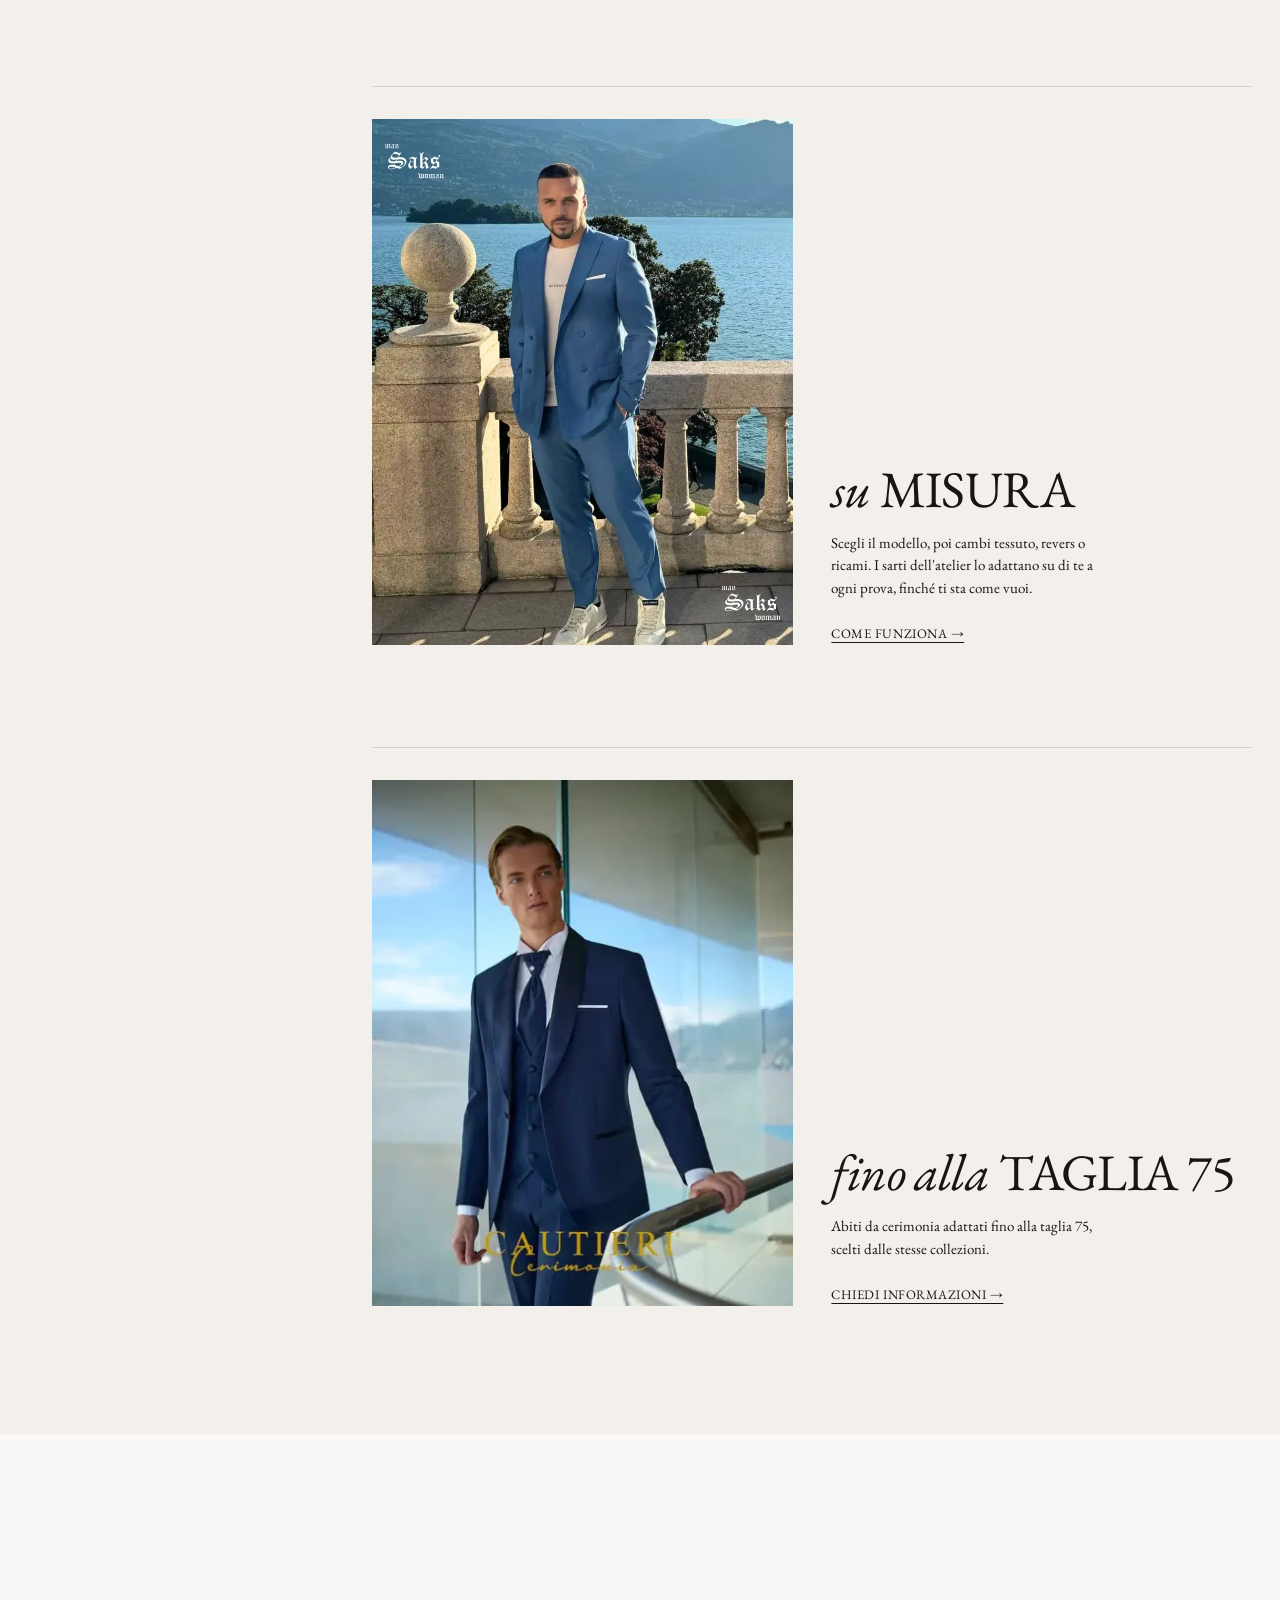
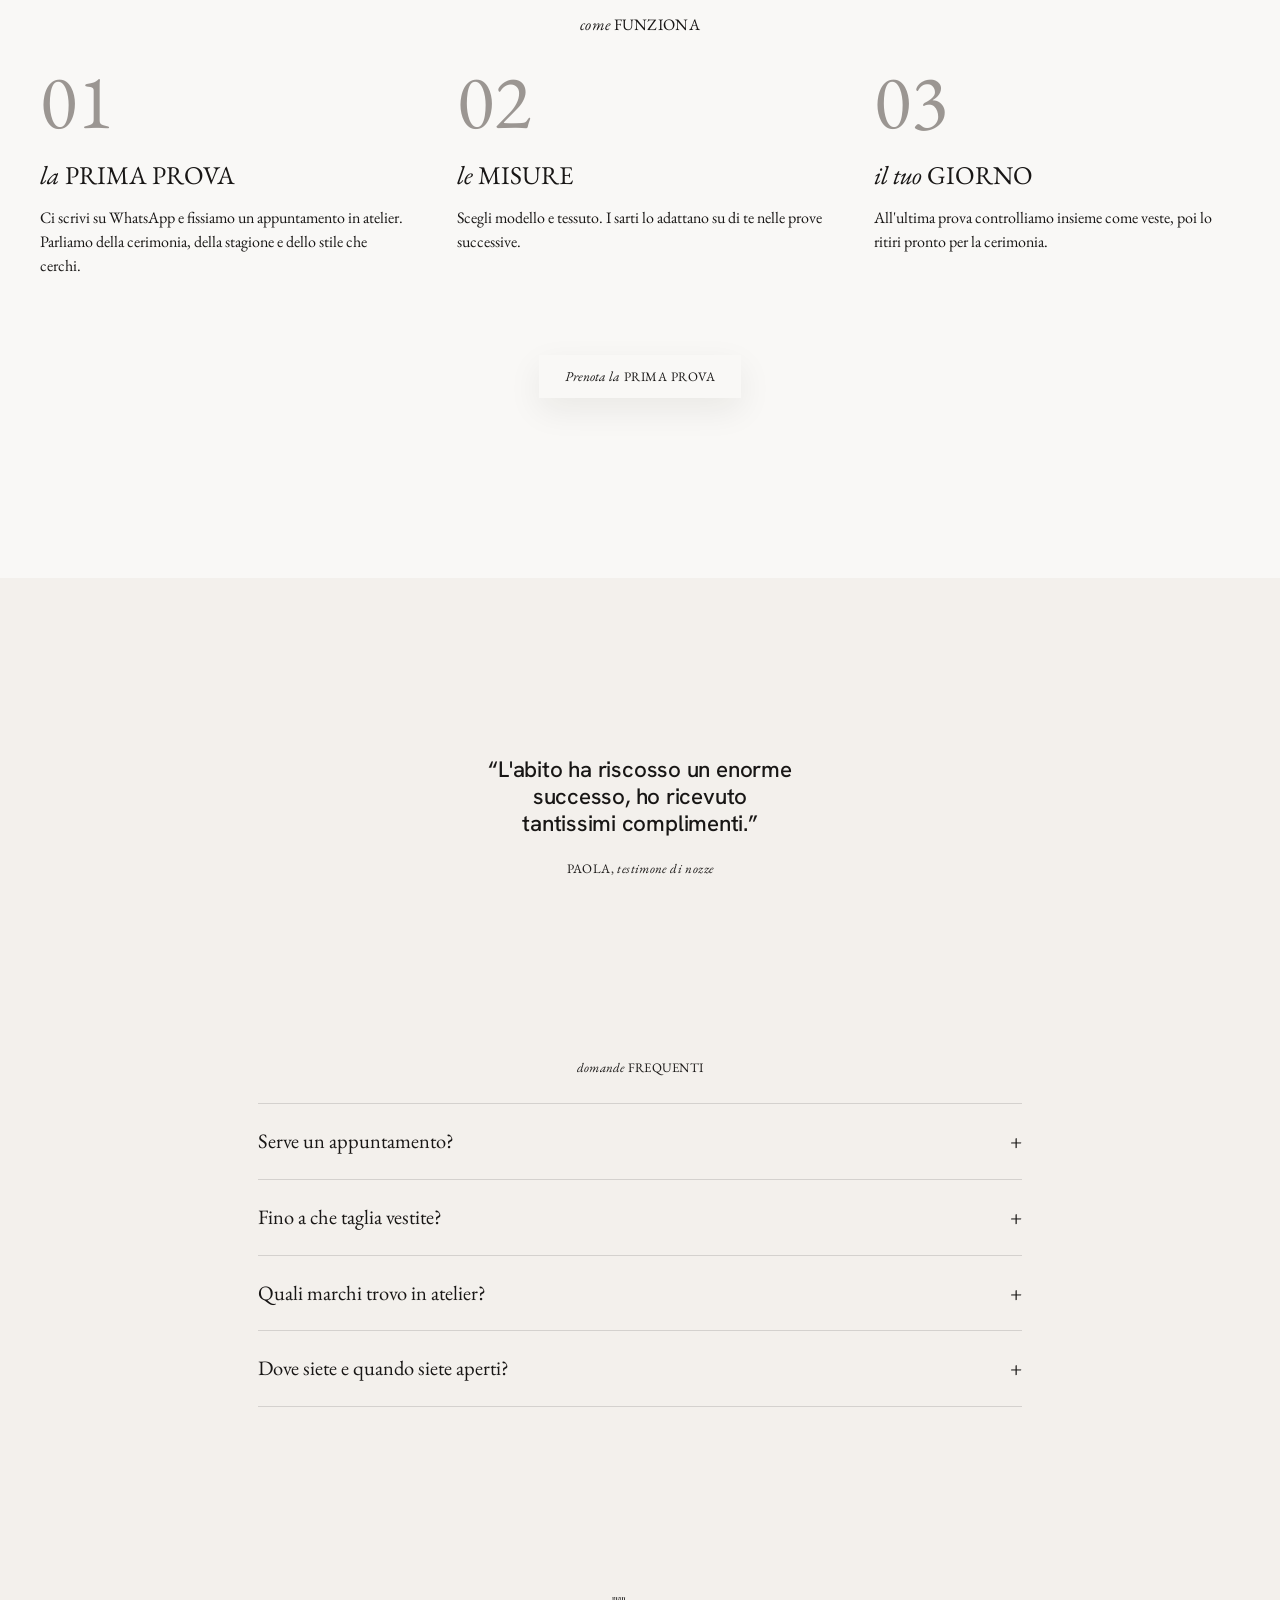
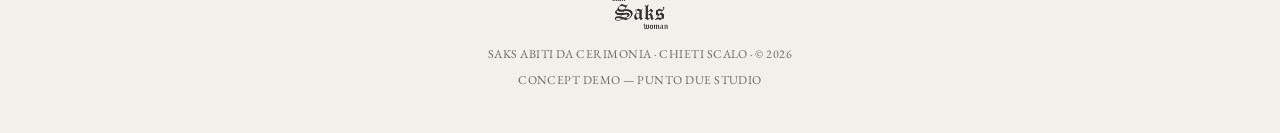
==== commit 83c1fe68: "Testi riscritti (SlopMonster, revisione manuale): niente promesse non verificate, slogan più concret" ====
--- a/servizi.html
+++ b/servizi.html
@@ -29,8 +29,8 @@
   <main id="main">
     <header class="srv-hero">
       <p class="eyebrow"><em>i nostri</em> servizi</p>
-      <h1 class="display"><em>un abito</em> per ognuno,<br><em>cucito sul</em> tuo giorno.</h1>
-      <p class="body">Uomo, donna e bambino, per il matrimonio e per ogni festa. Scegli da dove partire.</p>
+      <h1 class="display"><em>abiti da</em> cerimonia<br><em>per tutta la</em> famiglia.</h1>
+      <p class="body">Sposo, mamma, invitati e bambini: qui trovi cosa offriamo a ciascuno e come si prenota la prova.</p>
     </header>
 
     <div class="srv">
@@ -52,7 +52,7 @@
           <figure><img src="assets/img/sposo-cautieri-800.webp" alt="Sposo in abito Cautieri" loading="lazy" decoding="async"></figure>
           <div>
             <h2><em>lo</em> sposo</h2>
-            <p>Tight, smoking e completi a tre pezzi dalle collezioni Cautieri, Luigi Convertini e Francesco Spera, scelti con te e adattati sulle tue misure.</p>
+            <p>Smoking e completi con gilet delle collezioni Cautieri, Luigi Convertini e Francesco Spera. Li scegli in atelier e i sarti li adattano alle tue misure.</p>
             <a href="https://wa.me/390871562682?text=Ciao%20Saks%2C%20vorrei%20prenotare%20una%20prova%20per%20l'abito%20da%20sposo" target="_blank" rel="noopener">Prenota per lo sposo →</a>
           </div>
         </article>
@@ -60,7 +60,7 @@
           <figure><img src="assets/img/mamma-musani-800.webp" alt="Mamma della sposa in Musani Couture" loading="lazy" decoding="async"></figure>
           <div>
             <h2><em>donna e</em> cerimonia</h2>
-            <p>Per la mamma della sposa, le testimoni e le invitate: abiti lunghi, tailleur e completi di Musani Couture, Soani, Caroline M e JM Couture.</p>
+            <p>Per la mamma della sposa, le testimoni e le invitate: abiti lunghi e completi, tra cui Musani Couture, Soani, Caroline M e JM Couture.</p>
             <a href="https://wa.me/390871562682?text=Ciao%20Saks%2C%20vorrei%20prenotare%20una%20prova%20per%20un%20abito%20da%20cerimonia%20donna" target="_blank" rel="noopener">Prenota per lei →</a>
           </div>
         </article>
@@ -84,7 +84,7 @@
           <figure><img src="assets/img/doppiopetto-800.webp" alt="Doppio petto azzurro cucito su misura" loading="lazy" decoding="async"></figure>
           <div>
             <h2><em>su</em> misura</h2>
-            <p>Scegli il modello, poi lo personalizziamo nei tessuti, nei revers e nei ricami. I sarti dell'atelier lo adattano prova dopo prova, finché non cade perfetto.</p>
+            <p>Scegli il modello, poi cambi tessuto, revers o ricami. I sarti dell'atelier lo adattano su di te a ogni prova, finché ti sta come vuoi.</p>
             <a href="#come">Come funziona →</a>
           </div>
         </article>
@@ -92,7 +92,7 @@
           <figure><img src="assets/img/cautieri-7-800.webp" alt="Abito Cautieri blu notte con gilet" loading="lazy" decoding="async"></figure>
           <div>
             <h2><em>fino alla</em> taglia 75</h2>
-            <p>L'eleganza non ha una misura sola. Abiti da cerimonia cuciti e adattati fino alla taglia 75.</p>
+            <p>Abiti da cerimonia adattati fino alla taglia 75, scelti dalle stesse collezioni.</p>
             <a href="https://wa.me/390871562682?text=Ciao%20Saks%2C%20vorrei%20informazioni%20sulle%20taglie%20comode" target="_blank" rel="noopener">Chiedi informazioni →</a>
           </div>
         </article>
@@ -102,9 +102,9 @@
     <section class="steps" id="come">
       <p class="eyebrow"><em>come</em> funziona</p>
       <ol>
-        <li><span>01</span><h3><em>la</em> prima prova</h3><p>Ci scrivi su WhatsApp e fissiamo un appuntamento in atelier. Parliamo della cerimonia, della stagione e di come vuoi sentirti.</p></li>
-        <li><span>02</span><h3><em>le</em> misure</h3><p>Scegli il modello e il tessuto. I nostri sarti lo adattano su di te, prova dopo prova, fino all'ultimo bottone.</p></li>
-        <li><span>03</span><h3><em>il tuo</em> giorno</h3><p>Ritiri l'abito dopo gli ultimi ritocchi, verificato insieme e pronto da indossare.</p></li>
+        <li><span>01</span><h3><em>la</em> prima prova</h3><p>Ci scrivi su WhatsApp e fissiamo un appuntamento in atelier. Parliamo della cerimonia, della stagione e dello stile che cerchi.</p></li>
+        <li><span>02</span><h3><em>le</em> misure</h3><p>Scegli modello e tessuto. I sarti lo adattano su di te nelle prove successive.</p></li>
+        <li><span>03</span><h3><em>il tuo</em> giorno</h3><p>All'ultima prova controlliamo insieme come veste, poi lo ritiri pronto per la cerimonia.</p></li>
       </ol>
       <a class="btn" href="https://wa.me/390871562682?text=Ciao%20Saks%2C%20vorrei%20prenotare%20una%20prova" target="_blank" rel="noopener"><em>Prenota la</em> prima prova</a>
     </section>
